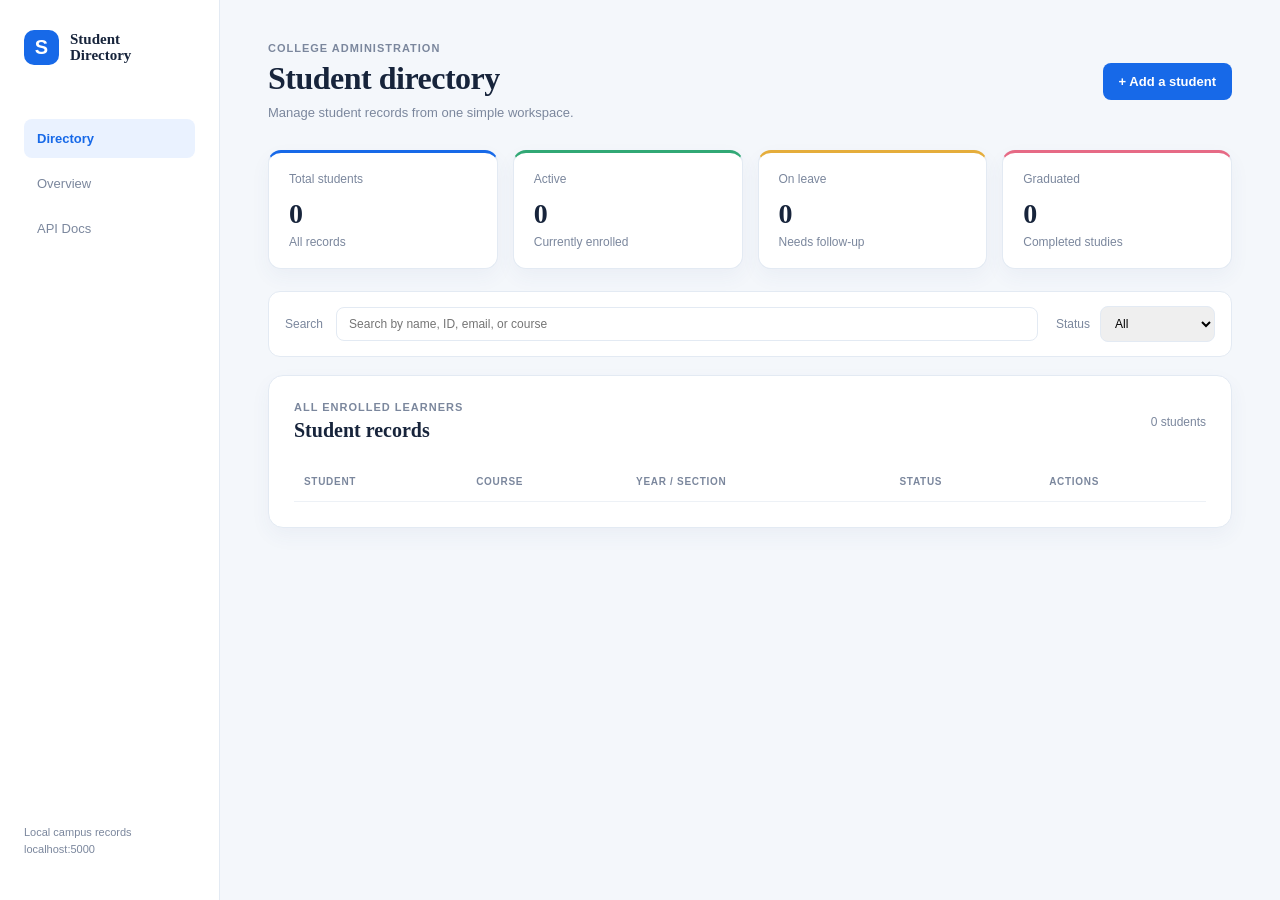
==== frontend/index.html @ adda8f4b "Add separate localhost frontend" ====
<!DOCTYPE html>
<html lang="en">
<head>
  <meta charset="UTF-8">
  <meta name="viewport" content="width=device-width, initial-scale=1.0">
  <title>Student Directory</title>
  <link rel="stylesheet" href="styles.css">
</head>
<body>
  <div class="layout">
    <aside class="sidebar">
      <div class="brand"><span class="brand-mark">S</span><span>Student<br>Directory</span></div>
      <nav><a class="active" href="#directory">Directory</a><a href="#overview">Overview</a><a href="/swagger" target="_blank">API Docs</a></nav>
      <p class="sidebar-note">Local campus records<br>localhost:5000</p>
    </aside>
    <main class="content" id="directory">
      <header class="page-header"><div><p class="eyebrow">College administration</p><h1>Student directory</h1><p class="subhead">Manage student records from one simple workspace.</p></div><button class="primary" id="add-button">+ Add a student</button></header>
      <section class="stats" id="overview" aria-label="Student overview"><article><span>Total students</span><strong id="total">0</strong><small>All records</small></article><article><span>Active</span><strong id="active">0</strong><small>Currently enrolled</small></article><article><span>On leave</span><strong id="leave">0</strong><small>Needs follow-up</small></article><article><span>Graduated</span><strong id="graduated">0</strong><small>Completed studies</small></article></section>
      <section class="toolbar"><label class="search"><span>Search</span><input id="search" type="search" placeholder="Search by name, ID, email, or course"></label><label class="filter"><span>Status</span><select id="filter"><option>All</option><option>Active</option><option>On Leave</option><option>Graduated</option><option>Inactive</option></select></label></section>
      <section class="panel form-panel hidden" id="form-panel"><div class="panel-heading"><div><p class="eyebrow">Student profile</p><h2 id="form-title">Add student</h2></div><button class="close" id="close-button" aria-label="Close form">&times;</button></div><form id="student-form"><input type="hidden" id="record-id"><fieldset><legend>1. Student profile</legend><div class="form-grid"><label>Student ID<input id="student-id" required placeholder="STU-2026-001"></label><label>Full name<input id="name" required placeholder="Enter full name"></label><label>Email address<input id="email" type="email" required placeholder="student@example.com"></label><label>Phone number<input id="phone" required placeholder="555-0100"></label></div></fieldset><fieldset><legend>2. Academic details</legend><div class="form-grid"><label>Course<input id="course" required placeholder="BSCS"></label><label>Course code<input id="course-code" required placeholder="CS101"></label><label>Year level<select id="year-level" required><option value="">Select year</option><option>1st Year</option><option>2nd Year</option><option>3rd Year</option><option>4th Year</option><option>Graduate</option></select></label><label>Section<input id="section" required placeholder="A"></label></div></fieldset><fieldset><legend>3. Enrollment</legend><div class="form-grid"><label>Enrollment date<input id="enrollment-date" type="date" required></label><label>Status<select id="status"><option>Active</option><option>On Leave</option><option>Graduated</option><option>Inactive</option></select></label><label class="wide">Address<input id="address" required placeholder="Enter student's address"></label></div></fieldset><div class="form-actions"><button class="primary" type="submit">Save student</button><button type="button" id="cancel-button">Cancel</button></div><p class="message" id="message"></p></form></section>
      <section class="panel"><div class="panel-heading"><div><p class="eyebrow">All enrolled learners</p><h2>Student records</h2></div><span class="record-count" id="record-count">0 students</span></div><div class="table-wrap"><table><thead><tr><th>Student</th><th>Course</th><th>Year / section</th><th>Status</th><th>Actions</th></tr></thead><tbody id="records"></tbody></table></div></section>
    </main>
  </div>
  <script src="app.js"></script>
</body>
</html>
---- frontend/styles.css ----
:root{--ink:#17243b;--muted:#7b879d;--line:#e3eaf3;--blue:#1769e8;--canvas:#f4f7fb;--green:#198a69;--red:#d95066}*{box-sizing:border-box}body{margin:0;font-family:Georgia,'Times New Roman',serif;color:var(--ink);background:var(--canvas)}button,input,select{font:inherit}button{border:0;border-radius:8px;padding:11px 16px;color:#53627a;background:#eef2f7;cursor:pointer}.layout{display:flex;min-height:100vh}.sidebar{width:220px;flex:0 0 220px;padding:30px 24px;background:#fff;border-right:1px solid var(--line);display:flex;flex-direction:column}.brand{display:flex;align-items:center;gap:11px;font-size:15px;line-height:1.05;font-weight:700}.brand-mark{display:grid;place-items:center;width:35px;height:35px;border-radius:10px;background:var(--blue);color:#fff;font-family:Arial,sans-serif;font-size:20px}.sidebar nav{display:grid;gap:6px;margin-top:54px}.sidebar nav a{padding:12px 13px;border-radius:8px;color:var(--muted);font-family:Arial,sans-serif;font-size:13px;text-decoration:none}.sidebar nav a:hover,.sidebar nav a.active{background:#eaf2ff;color:var(--blue);font-weight:700}.sidebar-note{margin-top:auto;color:var(--muted);font-family:Arial,sans-serif;font-size:11px;line-height:1.6}.content{width:min(1180px,100%);margin:0 auto;padding:42px 48px 60px}.page-header,.panel-heading,.toolbar,.form-actions{display:flex;align-items:center;justify-content:space-between;gap:18px}.page-header{margin-bottom:30px}.eyebrow{margin:0 0 6px;color:var(--muted);font-family:Arial,sans-serif;font-size:11px;font-weight:800;letter-spacing:1px;text-transform:uppercase}h1,h2{margin:0}h1{font-size:32px;letter-spacing:-.5px}.subhead{margin:8px 0 0;color:var(--muted);font-family:Arial,sans-serif;font-size:13px}.primary{background:var(--blue);color:#fff;font-family:Arial,sans-serif;font-size:13px;font-weight:700}.stats{display:grid;grid-template-columns:repeat(4,1fr);gap:15px;margin-bottom:22px}.stats article{min-height:118px;padding:19px 20px;border:1px solid var(--line);border-top:3px solid var(--blue);border-radius:13px;background:#fff;box-shadow:0 8px 20px #3a58820d}.stats article:nth-child(2){border-top-color:#31a875}.stats article:nth-child(3){border-top-color:#e5ad3b}.stats article:nth-child(4){border-top-color:#e66a85}.stats span,.stats small,.record-count{display:block;color:var(--muted);font-family:Arial,sans-serif;font-size:12px}.stats strong{display:block;margin:12px 0 5px;font-size:28px}.toolbar{margin-bottom:18px;padding:14px 16px;border:1px solid var(--line);border-radius:12px;background:#fff}.search{display:flex;align-items:center;gap:13px;flex:1;color:var(--muted);font-family:Arial,sans-serif;font-size:12px}.search input{width:100%;padding:9px 12px;border:1px solid var(--line);border-radius:8px;outline:0}.filter{display:flex;align-items:center;gap:10px;color:var(--muted);font-family:Arial,sans-serif;font-size:12px}.filter select{padding:9px 26px 9px 10px;border:1px solid var(--line);border-radius:8px}.panel{margin-bottom:22px;padding:25px;border:1px solid var(--line);border-radius:15px;background:#fff;box-shadow:0 8px 20px #3a58820d}.panel-heading{margin-bottom:20px}.panel-heading h2{font-size:20px}.close{padding:0;background:transparent;font-size:25px;color:var(--muted)}.hidden{display:none!important}.form-panel fieldset{margin:0 0 19px;padding:17px 16px 2px;border:1px solid var(--line);border-radius:11px}.form-panel legend{padding:0 7px;color:var(--blue);font-family:Arial,sans-serif;font-size:11px;font-weight:800;letter-spacing:1px;text-transform:uppercase}.form-grid{display:grid;grid-template-columns:repeat(2,1fr);gap:0 16px}.form-grid label{display:grid;gap:7px;margin-bottom:15px;font-family:Arial,sans-serif;font-size:12px;font-weight:700}.form-grid input,.form-grid select{width:100%;padding:11px 12px;border:1px solid var(--line);border-radius:8px;background:#fbfcfe;color:var(--ink);outline:0}.form-grid input:focus,.form-grid select:focus{border-color:var(--blue);box-shadow:0 0 0 3px #1769e81c}.wide{grid-column:1/-1}.form-actions{justify-content:flex-start}.message{min-height:18px;margin:12px 0 0;color:var(--green);font-family:Arial,sans-serif;font-size:12px}.message.error{color:var(--red)}.table-wrap{overflow-x:auto}table{width:100%;min-width:650px;border-collapse:collapse}th,td{padding:14px 10px;border-bottom:1px solid #edf1f6;text-align:left;font-family:Arial,sans-serif;font-size:12px}th{color:var(--muted);font-size:10px;letter-spacing:.7px;text-transform:uppercase}td strong,td small{display:block}td small{margin-top:4px;color:var(--muted);font-size:11px}.status{display:inline-block;padding:5px 9px;border-radius:20px;background:#e4f7ef;color:var(--green);font-size:11px}.status.on-leave{background:#fff5dc;color:#ae791a}.status.graduated{background:#eaf2ff;color:var(--blue)}.status.inactive{background:#fff0f2;color:var(--red)}.edit{padding:6px 9px;background:#eaf2ff;color:var(--blue);font-size:11px}.delete{padding:6px 9px;margin-left:5px;background:#fff0f2;color:var(--red);font-size:11px}.empty{padding:30px 10px;text-align:center;color:var(--muted)}@media(max-width:780px){.sidebar{width:72px;flex-basis:72px;padding:22px 10px}.brand span:last-child,.sidebar nav a:not(.active),.sidebar-note{display:none}.sidebar nav{margin-top:42px}.content{padding:28px 16px}.stats{grid-template-columns:repeat(2,1fr)}.page-header{align-items:flex-start;flex-direction:column}.toolbar{align-items:stretch;flex-direction:column}.filter{justify-content:space-between}.form-grid{grid-template-columns:1fr}.wide{grid-column:auto}}@media(max-width:420px){.stats{gap:9px}.stats article{padding:15px}.stats strong{font-size:24px}.panel{padding:18px 14px}}
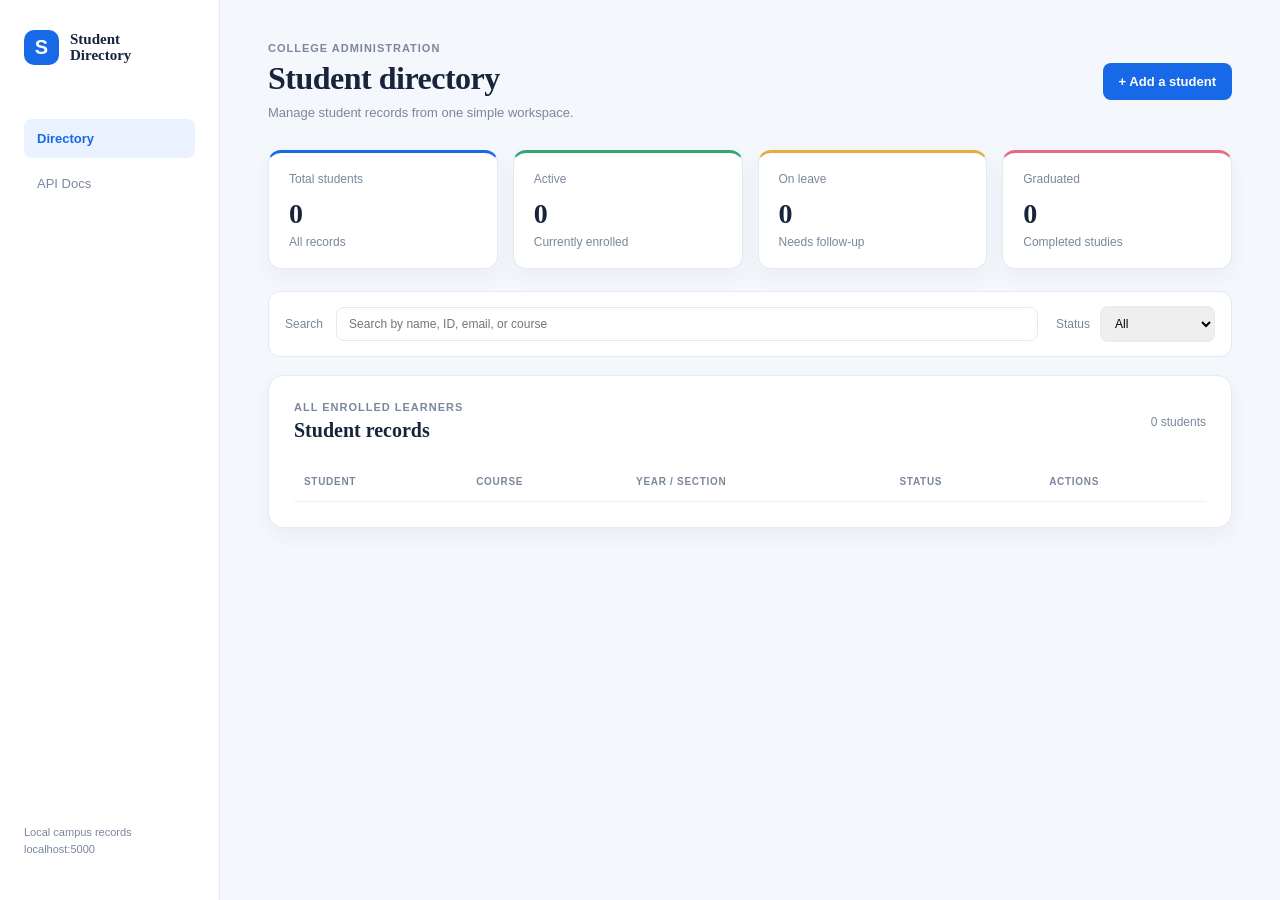
==== commit e6eafaed: "Remove overview navigation" ====
--- a/frontend/index.html
+++ b/frontend/index.html
@@ -10,7 +10,7 @@
   <div class="layout">
     <aside class="sidebar">
       <div class="brand"><span class="brand-mark">S</span><span>Student<br>Directory</span></div>
-      <nav><a class="active" href="#directory">Directory</a><a href="#overview">Overview</a><a href="/swagger" target="_blank">API Docs</a></nav>
+      <nav><a class="active" href="#directory">Directory</a><a href="/swagger" target="_blank">API Docs</a></nav>
       <p class="sidebar-note">Local campus records<br>localhost:5000</p>
     </aside>
     <main class="content" id="directory">
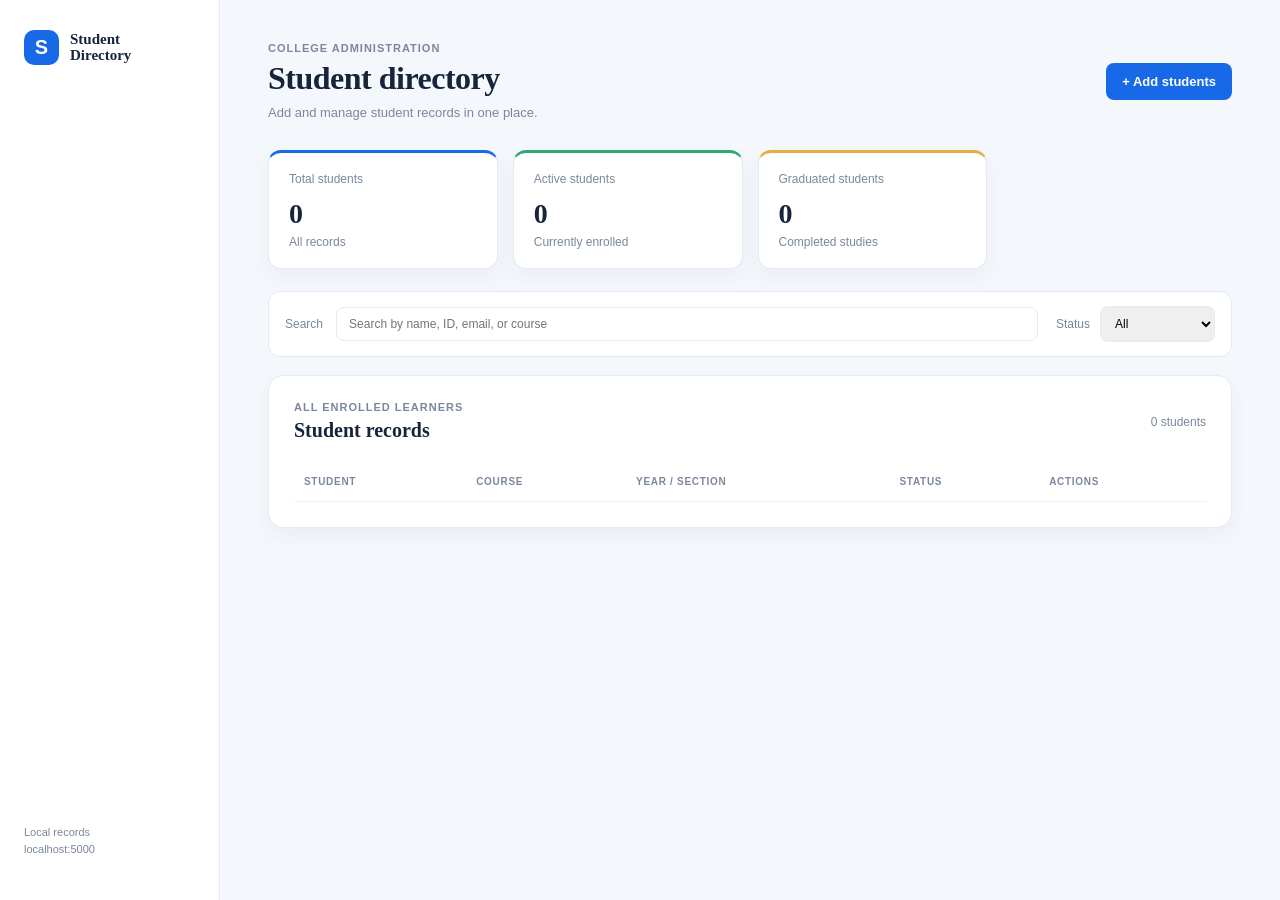
==== commit 9ccd86df: "Simplify add students dashboard" ====
--- a/frontend/index.html
+++ b/frontend/index.html
@@ -10,12 +10,11 @@
   <div class="layout">
     <aside class="sidebar">
       <div class="brand"><span class="brand-mark">S</span><span>Student<br>Directory</span></div>
-      <nav><a class="active" href="#directory">Directory</a><a href="/swagger" target="_blank">API Docs</a></nav>
-      <p class="sidebar-note">Local campus records<br>localhost:5000</p>
+      <p class="sidebar-note">Local records<br>localhost:5000</p>
     </aside>
     <main class="content" id="directory">
-      <header class="page-header"><div><p class="eyebrow">College administration</p><h1>Student directory</h1><p class="subhead">Manage student records from one simple workspace.</p></div><button class="primary" id="add-button">+ Add a student</button></header>
-      <section class="stats" id="overview" aria-label="Student overview"><article><span>Total students</span><strong id="total">0</strong><small>All records</small></article><article><span>Active</span><strong id="active">0</strong><small>Currently enrolled</small></article><article><span>On leave</span><strong id="leave">0</strong><small>Needs follow-up</small></article><article><span>Graduated</span><strong id="graduated">0</strong><small>Completed studies</small></article></section>
+      <header class="page-header"><div><p class="eyebrow">College administration</p><h1>Student directory</h1><p class="subhead">Add and manage student records in one place.</p></div><button class="primary add-students" id="add-button">+ Add students</button></header>
+      <section class="stats" aria-label="Student totals"><article><span>Total students</span><strong id="total">0</strong><small>All records</small></article><article><span>Active students</span><strong id="active">0</strong><small>Currently enrolled</small></article><article><span>Graduated students</span><strong id="graduated">0</strong><small>Completed studies</small></article></section>
       <section class="toolbar"><label class="search"><span>Search</span><input id="search" type="search" placeholder="Search by name, ID, email, or course"></label><label class="filter"><span>Status</span><select id="filter"><option>All</option><option>Active</option><option>On Leave</option><option>Graduated</option><option>Inactive</option></select></label></section>
       <section class="panel form-panel hidden" id="form-panel"><div class="panel-heading"><div><p class="eyebrow">Student profile</p><h2 id="form-title">Add student</h2></div><button class="close" id="close-button" aria-label="Close form">&times;</button></div><form id="student-form"><input type="hidden" id="record-id"><fieldset><legend>1. Student profile</legend><div class="form-grid"><label>Student ID<input id="student-id" required placeholder="STU-2026-001"></label><label>Full name<input id="name" required placeholder="Enter full name"></label><label>Email address<input id="email" type="email" required placeholder="student@example.com"></label><label>Phone number<input id="phone" required placeholder="555-0100"></label></div></fieldset><fieldset><legend>2. Academic details</legend><div class="form-grid"><label>Course<input id="course" required placeholder="BSCS"></label><label>Course code<input id="course-code" required placeholder="CS101"></label><label>Year level<select id="year-level" required><option value="">Select year</option><option>1st Year</option><option>2nd Year</option><option>3rd Year</option><option>4th Year</option><option>Graduate</option></select></label><label>Section<input id="section" required placeholder="A"></label></div></fieldset><fieldset><legend>3. Enrollment</legend><div class="form-grid"><label>Enrollment date<input id="enrollment-date" type="date" required></label><label>Status<select id="status"><option>Active</option><option>On Leave</option><option>Graduated</option><option>Inactive</option></select></label><label class="wide">Address<input id="address" required placeholder="Enter student's address"></label></div></fieldset><div class="form-actions"><button class="primary" type="submit">Save student</button><button type="button" id="cancel-button">Cancel</button></div><p class="message" id="message"></p></form></section>
       <section class="panel"><div class="panel-heading"><div><p class="eyebrow">All enrolled learners</p><h2>Student records</h2></div><span class="record-count" id="record-count">0 students</span></div><div class="table-wrap"><table><thead><tr><th>Student</th><th>Course</th><th>Year / section</th><th>Status</th><th>Actions</th></tr></thead><tbody id="records"></tbody></table></div></section>
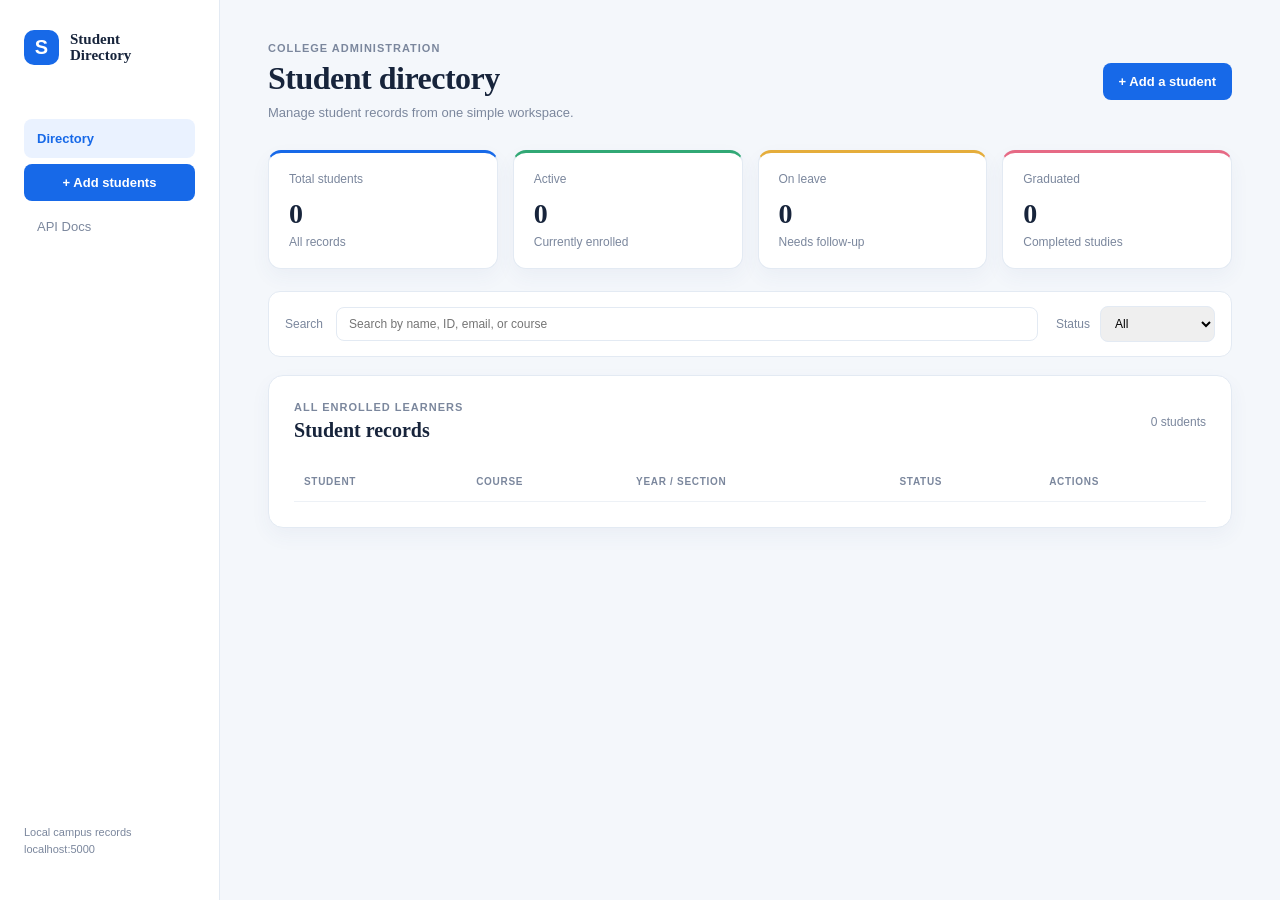
==== commit 1a513ff3: "Add sidebar student dashboard action" ====
--- a/frontend/index.html
+++ b/frontend/index.html
@@ -10,11 +10,12 @@
   <div class="layout">
     <aside class="sidebar">
       <div class="brand"><span class="brand-mark">S</span><span>Student<br>Directory</span></div>
-      <p class="sidebar-note">Local records<br>localhost:5000</p>
+      <nav><a class="active" href="#directory">Directory</a><button class="sidebar-add primary" id="sidebar-add-button" type="button">+ Add students</button><a href="/swagger" target="_blank">API Docs</a></nav>
+      <p class="sidebar-note">Local campus records<br>localhost:5000</p>
     </aside>
     <main class="content" id="directory">
-      <header class="page-header"><div><p class="eyebrow">College administration</p><h1>Student directory</h1><p class="subhead">Add and manage student records in one place.</p></div><button class="primary add-students" id="add-button">+ Add students</button></header>
-      <section class="stats" aria-label="Student totals"><article><span>Total students</span><strong id="total">0</strong><small>All records</small></article><article><span>Active students</span><strong id="active">0</strong><small>Currently enrolled</small></article><article><span>Graduated students</span><strong id="graduated">0</strong><small>Completed studies</small></article></section>
+      <header class="page-header"><div><p class="eyebrow">College administration</p><h1>Student directory</h1><p class="subhead">Manage student records from one simple workspace.</p></div><button class="primary" id="add-button">+ Add a student</button></header>
+      <section class="stats" id="overview" aria-label="Student overview"><article><span>Total students</span><strong id="total">0</strong><small>All records</small></article><article><span>Active</span><strong id="active">0</strong><small>Currently enrolled</small></article><article><span>On leave</span><strong id="leave">0</strong><small>Needs follow-up</small></article><article><span>Graduated</span><strong id="graduated">0</strong><small>Completed studies</small></article></section>
       <section class="toolbar"><label class="search"><span>Search</span><input id="search" type="search" placeholder="Search by name, ID, email, or course"></label><label class="filter"><span>Status</span><select id="filter"><option>All</option><option>Active</option><option>On Leave</option><option>Graduated</option><option>Inactive</option></select></label></section>
       <section class="panel form-panel hidden" id="form-panel"><div class="panel-heading"><div><p class="eyebrow">Student profile</p><h2 id="form-title">Add student</h2></div><button class="close" id="close-button" aria-label="Close form">&times;</button></div><form id="student-form"><input type="hidden" id="record-id"><fieldset><legend>1. Student profile</legend><div class="form-grid"><label>Student ID<input id="student-id" required placeholder="STU-2026-001"></label><label>Full name<input id="name" required placeholder="Enter full name"></label><label>Email address<input id="email" type="email" required placeholder="student@example.com"></label><label>Phone number<input id="phone" required placeholder="555-0100"></label></div></fieldset><fieldset><legend>2. Academic details</legend><div class="form-grid"><label>Course<input id="course" required placeholder="BSCS"></label><label>Course code<input id="course-code" required placeholder="CS101"></label><label>Year level<select id="year-level" required><option value="">Select year</option><option>1st Year</option><option>2nd Year</option><option>3rd Year</option><option>4th Year</option><option>Graduate</option></select></label><label>Section<input id="section" required placeholder="A"></label></div></fieldset><fieldset><legend>3. Enrollment</legend><div class="form-grid"><label>Enrollment date<input id="enrollment-date" type="date" required></label><label>Status<select id="status"><option>Active</option><option>On Leave</option><option>Graduated</option><option>Inactive</option></select></label><label class="wide">Address<input id="address" required placeholder="Enter student's address"></label></div></fieldset><div class="form-actions"><button class="primary" type="submit">Save student</button><button type="button" id="cancel-button">Cancel</button></div><p class="message" id="message"></p></form></section>
       <section class="panel"><div class="panel-heading"><div><p class="eyebrow">All enrolled learners</p><h2>Student records</h2></div><span class="record-count" id="record-count">0 students</span></div><div class="table-wrap"><table><thead><tr><th>Student</th><th>Course</th><th>Year / section</th><th>Status</th><th>Actions</th></tr></thead><tbody id="records"></tbody></table></div></section>
